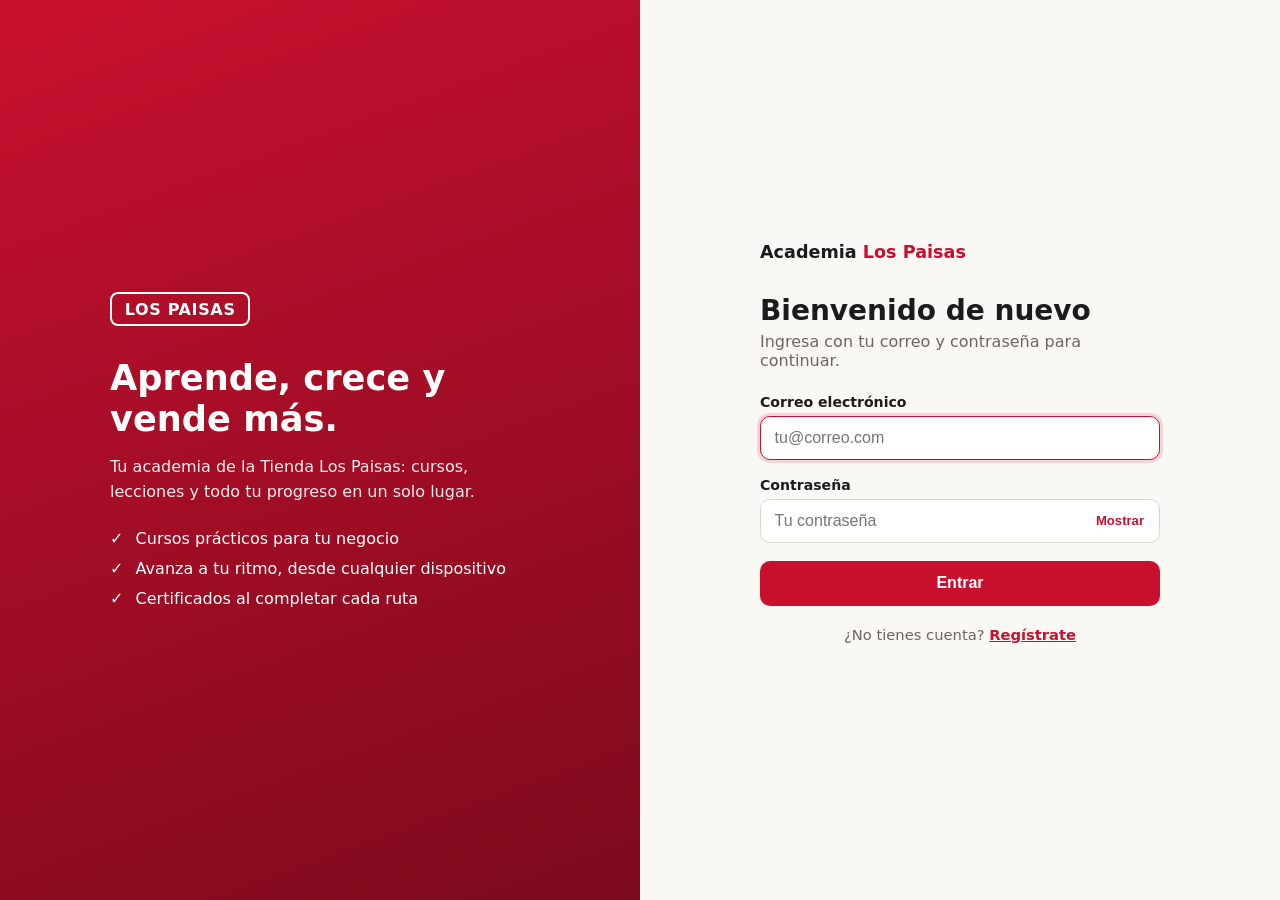
==== docs/index.html @ 530b1e07 "Login de Academia: front dividido, app Flask y vista previa estática en docs/ Co-Authored-By: Claude" ====
<!doctype html>
<html lang="es">
<head>
  <meta charset="utf-8">
  <meta name="viewport" content="width=device-width, initial-scale=1">
  <title>Iniciar sesión · Tienda Los Paisas</title>
  <link rel="stylesheet" href="auth.css">
</head>
<body class="auth">
  <aside class="hero">
    <div class="hero-inner">
      <div class="logo">Los Paisas</div>
      <h2>Aprende, crece y vende más.</h2>
      <p>Tu academia de la Tienda Los Paisas: cursos, lecciones y todo tu progreso en un solo lugar.</p>
      <ul>
        <li>Cursos prácticos para tu negocio</li>
        <li>Avanza a tu ritmo, desde cualquier dispositivo</li>
        <li>Certificados al completar cada ruta</li>
      </ul>
    </div>
  </aside>
  <main class="panel">
    <div class="form-wrap">
      <h1 class="brand">Academia <span>Los Paisas</span></h1>
      <h2 class="title">Bienvenido de nuevo</h2>
      <p class="sub">Ingresa con tu correo y contraseña para continuar.</p>
      
        
      
      
<form onsubmit="event.preventDefault();alert('Vista previa: el formulario aún no está conectado.');this.querySelector('button[type=submit]').disabled=false;this.querySelector('button[type=submit]').classList.remove('loading')" novalidate>
  <div class="field">
    <label for="email">Correo electrónico</label>
    <input id="email" type="email" name="email" required autofocus autocomplete="email" placeholder="tu@correo.com">
  </div>
  <div class="field">
    <label for="password">Contraseña</label>
    <div class="pw">
      <input id="password" type="password" name="password" required autocomplete="current-password" placeholder="Tu contraseña">
      <button type="button" class="toggle" data-toggle="password" aria-pressed="false">Mostrar</button>
    </div>
  </div>
  <button type="submit" class="btn">Entrar</button>
</form>
<p class="alt">¿No tienes cuenta? <a href="registro.html">Regístrate</a></p>

    </div>
  </main>
  <script>
    document.querySelectorAll('[data-toggle]').forEach(function (b) {
      b.addEventListener('click', function () {
        var i = document.getElementById(b.dataset.toggle);
        var show = i.type === 'password';
        i.type = show ? 'text' : 'password';
        b.textContent = show ? 'Ocultar' : 'Mostrar';
        b.setAttribute('aria-pressed', show);
      });
    });
    document.querySelectorAll('form').forEach(function (f) {
      f.addEventListener('submit', function () {
        var s = f.querySelector('button[type=submit]');
        if (s) { s.disabled = true; s.classList.add('loading'); }
      });
    });
  </script>
</body>
</html>
---- docs/auth.css ----
:root{--red:#c8102e;--red-d:#a50d26;--ink:#1d1b1a;--muted:#6b6560;--line:#ddd7cf;--bg:#faf8f4}
*{box-sizing:border-box}
body.auth{margin:0;min-height:100vh;display:grid;grid-template-columns:1fr 1fr;font-family:system-ui,-apple-system,"Segoe UI",sans-serif;color:var(--ink);background:var(--bg)}
.hero{background:linear-gradient(160deg,#c8102e 0%,#7d0a1d 100%);color:#fff;display:flex;align-items:center;padding:3rem}
.hero-inner{max-width:420px;margin:auto}
.logo{display:inline-block;font-weight:800;letter-spacing:.04em;text-transform:uppercase;border:2px solid #fff;padding:.35rem .8rem;border-radius:8px;margin-bottom:2rem}
.hero h2{font-size:2.2rem;line-height:1.15;margin:0 0 1rem}
.hero p{opacity:.92;line-height:1.55;margin:0 0 1.5rem}
.hero ul{list-style:none;padding:0;margin:0;display:grid;gap:.7rem}
.hero li{padding-left:1.6rem;position:relative}
.hero li::before{content:"✓";position:absolute;left:0;font-weight:700}
.panel{display:flex;align-items:center;justify-content:center;padding:2rem 1.25rem}
.form-wrap{width:100%;max-width:400px}
.brand{font-size:1.1rem;margin:0 0 2rem;font-weight:700}
.brand span{color:var(--red)}
.title{font-size:1.75rem;margin:0 0 .3rem}
.sub{color:var(--muted);margin:0 0 1.5rem}
.field{margin-bottom:1.1rem}
label{display:block;font-size:.88rem;font-weight:600;margin-bottom:.35rem}
label small{font-weight:400;color:var(--muted)}
input{width:100%;padding:.75rem .85rem;border:1px solid var(--line);border-radius:10px;font-size:1rem;background:#fff;color:var(--ink);transition:border-color .15s,box-shadow .15s}
input:focus{outline:none;border-color:var(--red);box-shadow:0 0 0 3px rgba(200,16,46,.15)}
.pw{position:relative}
.pw input{padding-right:5rem}
.toggle{position:absolute;right:.4rem;top:50%;transform:translateY(-50%);background:none;border:0;color:var(--red);font-size:.82rem;font-weight:600;cursor:pointer;padding:.4rem .6rem}
.btn{width:100%;padding:.85rem;border:0;border-radius:10px;background:var(--red);color:#fff;font-size:1rem;font-weight:700;cursor:pointer;transition:background .15s}
.btn:hover{background:var(--red-d)}
.btn:focus-visible,.toggle:focus-visible{outline:3px solid rgba(200,16,46,.35);outline-offset:2px}
.btn:disabled{opacity:.7;cursor:progress}
.btn.loading::after{content:"…"}
.alt{text-align:center;font-size:.92rem;color:var(--muted);margin-top:1.25rem}
a{color:var(--red);font-weight:600}
.flash{padding:.7rem .9rem;border-radius:10px;margin-bottom:1.1rem;font-size:.9rem}
.flash.error{background:#fde8ea;color:#8a0d20;border:1px solid #f5c2c9}
.flash.ok{background:#e6f5ea;color:#17602b;border:1px solid #bfe3c8}
@media(max-width:800px){body.auth{grid-template-columns:1fr}.hero{padding:1.5rem}.hero h2{font-size:1.5rem}.hero p,.hero ul{display:none}.logo{margin-bottom:1rem}}
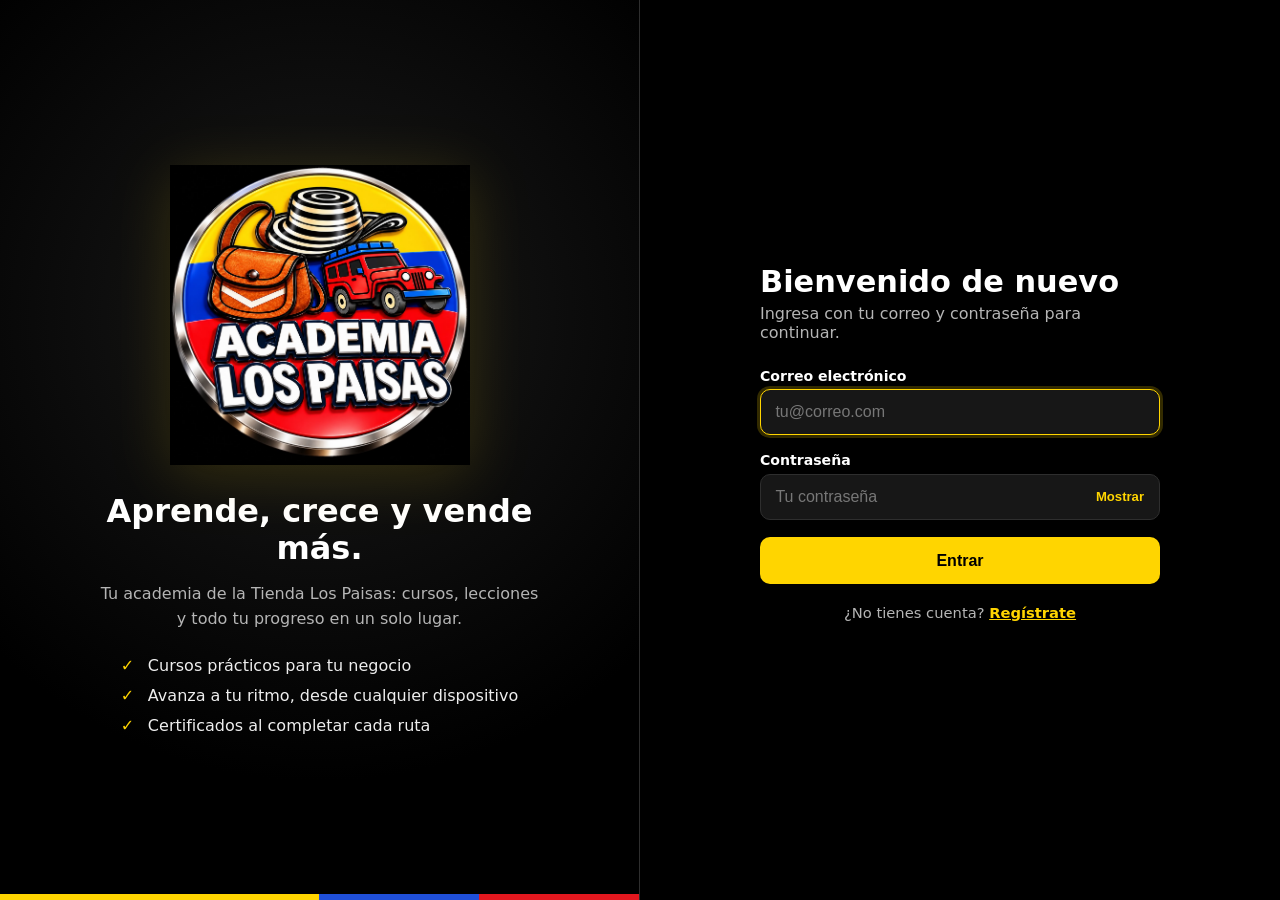
==== commit c12d197d: "Login en negro con logo y paleta de la marca Co-Authored-By: Claude Sonnet 5.5 <noreply@anthropic.co" ====
--- a/docs/index.html
+++ b/docs/index.html
@@ -9,7 +9,7 @@
 <body class="auth">
   <aside class="hero">
     <div class="hero-inner">
-      <div class="logo">Los Paisas</div>
+      <img class="logo-img" src="logo.jpg" alt="Academia Los Paisas">
       <h2>Aprende, crece y vende más.</h2>
       <p>Tu academia de la Tienda Los Paisas: cursos, lecciones y todo tu progreso en un solo lugar.</p>
       <ul>
@@ -21,14 +21,14 @@
   </aside>
   <main class="panel">
     <div class="form-wrap">
-      <h1 class="brand">Academia <span>Los Paisas</span></h1>
+      <img class="logo-sm" src="logo.jpg" alt="Academia Los Paisas">
       <h2 class="title">Bienvenido de nuevo</h2>
       <p class="sub">Ingresa con tu correo y contraseña para continuar.</p>
       
         
       
       
-<form onsubmit="event.preventDefault();alert('Vista previa: el formulario aún no está conectado.');this.querySelector('button[type=submit]').disabled=false;this.querySelector('button[type=submit]').classList.remove('loading')" novalidate>
+<form onsubmit="event.preventDefault();location.href='dashboard.html';" novalidate>
   <div class="field">
     <label for="email">Correo electrónico</label>
     <input id="email" type="email" name="email" required autofocus autocomplete="email" placeholder="tu@correo.com">
--- a/docs/auth.css
+++ b/docs/auth.css
@@ -1,36 +1,38 @@
-:root{--red:#c8102e;--red-d:#a50d26;--ink:#1d1b1a;--muted:#6b6560;--line:#ddd7cf;--bg:#faf8f4}
+:root{--yellow:#ffd500;--blue:#1f4fd8;--red:#e3171e;--orange:#d9651b;--bg:#000;--card:#0e0e0e;--field:#171717;--line:#2e2e2e;--text:#fff;--muted:#b5b5b5}
 *{box-sizing:border-box}
-body.auth{margin:0;min-height:100vh;display:grid;grid-template-columns:1fr 1fr;font-family:system-ui,-apple-system,"Segoe UI",sans-serif;color:var(--ink);background:var(--bg)}
-.hero{background:linear-gradient(160deg,#c8102e 0%,#7d0a1d 100%);color:#fff;display:flex;align-items:center;padding:3rem}
-.hero-inner{max-width:420px;margin:auto}
-.logo{display:inline-block;font-weight:800;letter-spacing:.04em;text-transform:uppercase;border:2px solid #fff;padding:.35rem .8rem;border-radius:8px;margin-bottom:2rem}
-.hero h2{font-size:2.2rem;line-height:1.15;margin:0 0 1rem}
-.hero p{opacity:.92;line-height:1.55;margin:0 0 1.5rem}
-.hero ul{list-style:none;padding:0;margin:0;display:grid;gap:.7rem}
-.hero li{padding-left:1.6rem;position:relative}
-.hero li::before{content:"✓";position:absolute;left:0;font-weight:700}
-.panel{display:flex;align-items:center;justify-content:center;padding:2rem 1.25rem}
+body.auth{margin:0;min-height:100vh;display:grid;grid-template-columns:1fr 1fr;font-family:system-ui,-apple-system,"Segoe UI",sans-serif;color:var(--text);background:var(--bg)}
+.hero{display:flex;align-items:center;justify-content:center;padding:3rem;background:radial-gradient(circle at 50% 35%,#1a1a1a 0%,#000 70%);border-right:1px solid var(--line);position:relative}
+.hero::after{content:"";position:absolute;left:0;right:0;bottom:0;height:6px;background:linear-gradient(90deg,var(--yellow) 50%,var(--blue) 50% 75%,var(--red) 75%)}
+.hero-inner{max-width:440px;text-align:center}
+.logo-img{width:min(300px,70%);height:auto;margin-bottom:1.5rem;filter:drop-shadow(0 10px 30px rgba(255,213,0,.15))}
+.hero h2{font-size:2rem;line-height:1.15;margin:0 0 1rem}
+.hero p{color:var(--muted);line-height:1.55;margin:0 0 1.5rem}
+.hero ul{list-style:none;padding:0;margin:0;display:grid;gap:.7rem;text-align:left;display:inline-grid}
+.hero li{padding-left:1.7rem;position:relative;color:#eee}
+.hero li::before{content:"✓";position:absolute;left:0;font-weight:800;color:var(--yellow)}
+.panel{display:flex;align-items:center;justify-content:center;padding:2rem 1.25rem;background:var(--bg)}
 .form-wrap{width:100%;max-width:400px}
-.brand{font-size:1.1rem;margin:0 0 2rem;font-weight:700}
-.brand span{color:var(--red)}
-.title{font-size:1.75rem;margin:0 0 .3rem}
-.sub{color:var(--muted);margin:0 0 1.5rem}
+.logo-sm{display:none;width:110px;margin:0 auto 1rem}
+.title{font-size:1.9rem;margin:0 0 .3rem}
+.sub{color:var(--muted);margin:0 0 1.6rem}
 .field{margin-bottom:1.1rem}
-label{display:block;font-size:.88rem;font-weight:600;margin-bottom:.35rem}
+label{display:block;font-size:.88rem;font-weight:600;margin-bottom:.35rem;color:#fff}
 label small{font-weight:400;color:var(--muted)}
-input{width:100%;padding:.75rem .85rem;border:1px solid var(--line);border-radius:10px;font-size:1rem;background:#fff;color:var(--ink);transition:border-color .15s,box-shadow .15s}
-input:focus{outline:none;border-color:var(--red);box-shadow:0 0 0 3px rgba(200,16,46,.15)}
+input{width:100%;padding:.8rem .9rem;border:1px solid var(--line);border-radius:10px;font-size:1rem;background:var(--field);color:#fff;transition:border-color .15s,box-shadow .15s}
+input::placeholder{color:#777}
+input:focus{outline:none;border-color:var(--yellow);box-shadow:0 0 0 3px rgba(255,213,0,.2)}
 .pw{position:relative}
 .pw input{padding-right:5rem}
-.toggle{position:absolute;right:.4rem;top:50%;transform:translateY(-50%);background:none;border:0;color:var(--red);font-size:.82rem;font-weight:600;cursor:pointer;padding:.4rem .6rem}
-.btn{width:100%;padding:.85rem;border:0;border-radius:10px;background:var(--red);color:#fff;font-size:1rem;font-weight:700;cursor:pointer;transition:background .15s}
-.btn:hover{background:var(--red-d)}
-.btn:focus-visible,.toggle:focus-visible{outline:3px solid rgba(200,16,46,.35);outline-offset:2px}
+.toggle{position:absolute;right:.4rem;top:50%;transform:translateY(-50%);background:none;border:0;color:var(--yellow);font-size:.82rem;font-weight:700;cursor:pointer;padding:.4rem .6rem}
+.btn{width:100%;padding:.9rem;border:0;border-radius:10px;background:var(--yellow);color:#000;font-size:1rem;font-weight:800;cursor:pointer;transition:background .15s,transform .1s}
+.btn:hover{background:#ffe34d}
+.btn:active{transform:scale(.99)}
+.btn:focus-visible,.toggle:focus-visible,a:focus-visible{outline:3px solid var(--blue);outline-offset:2px}
 .btn:disabled{opacity:.7;cursor:progress}
 .btn.loading::after{content:"…"}
 .alt{text-align:center;font-size:.92rem;color:var(--muted);margin-top:1.25rem}
-a{color:var(--red);font-weight:600}
+a{color:var(--yellow);font-weight:700}
 .flash{padding:.7rem .9rem;border-radius:10px;margin-bottom:1.1rem;font-size:.9rem}
-.flash.error{background:#fde8ea;color:#8a0d20;border:1px solid #f5c2c9}
-.flash.ok{background:#e6f5ea;color:#17602b;border:1px solid #bfe3c8}
-@media(max-width:800px){body.auth{grid-template-columns:1fr}.hero{padding:1.5rem}.hero h2{font-size:1.5rem}.hero p,.hero ul{display:none}.logo{margin-bottom:1rem}}
+.flash.error{background:#2a0b0d;color:#ff8c90;border:1px solid var(--red)}
+.flash.ok{background:#0b2414;color:#7be39b;border:1px solid #1f7a3d}
+@media(max-width:800px){body.auth{grid-template-columns:1fr}.hero{display:none}.logo-sm{display:block}.form-wrap{text-align:left}}
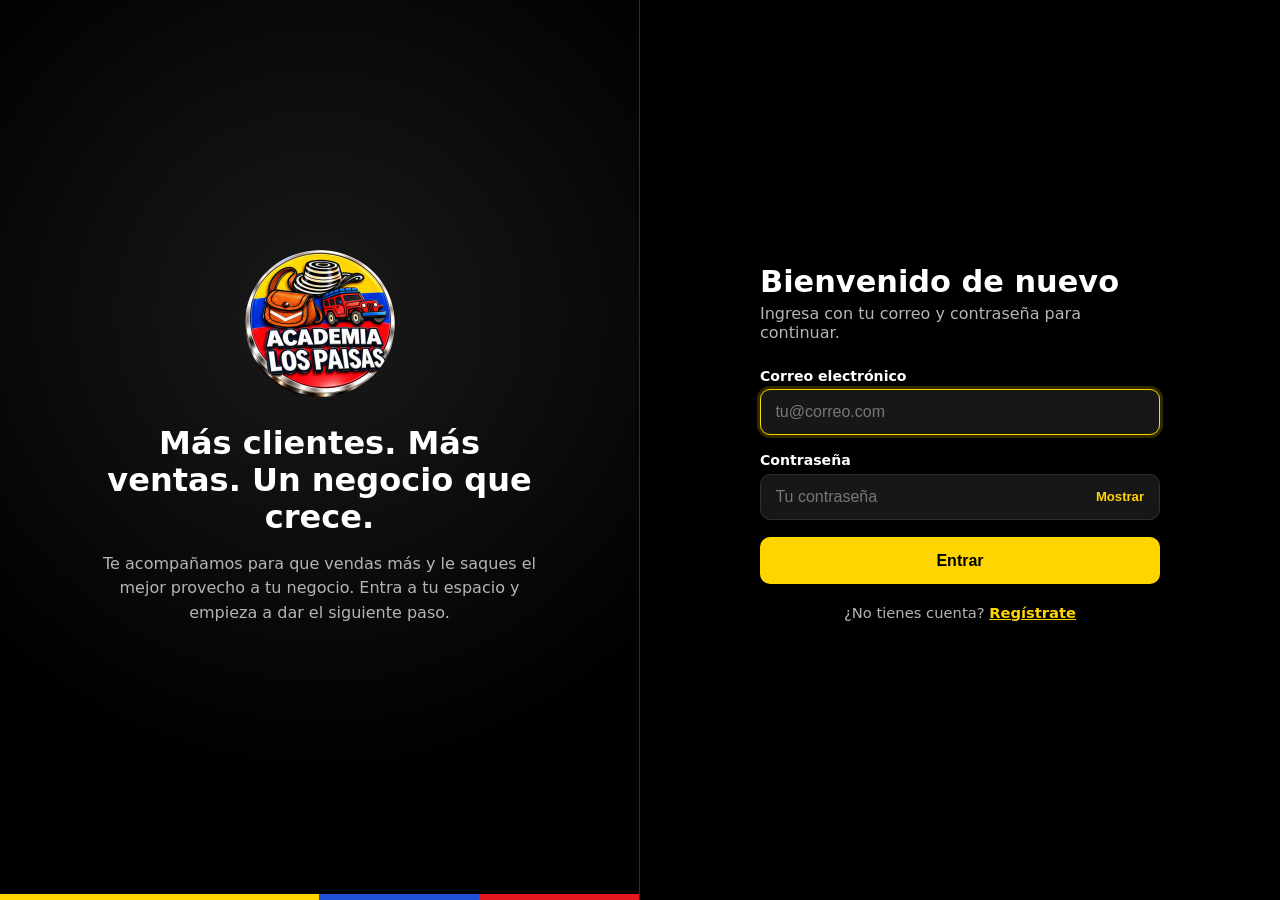
==== commit 91f151a0: "Logo pequeño sin fondo y texto de bienvenida sin detallar contenido Co-Authored-By: Claude Sonnet 5." ====
--- a/docs/index.html
+++ b/docs/index.html
@@ -9,19 +9,14 @@
 <body class="auth">
   <aside class="hero">
     <div class="hero-inner">
-      <img class="logo-img" src="logo.jpg" alt="Academia Los Paisas">
-      <h2>Aprende, crece y vende más.</h2>
-      <p>Tu academia de la Tienda Los Paisas: cursos, lecciones y todo tu progreso en un solo lugar.</p>
-      <ul>
-        <li>Cursos prácticos para tu negocio</li>
-        <li>Avanza a tu ritmo, desde cualquier dispositivo</li>
-        <li>Certificados al completar cada ruta</li>
-      </ul>
+      <img class="logo-img" src="logo.png" alt="Academia Los Paisas">
+      <h2>Más clientes. Más ventas. Un negocio que crece.</h2>
+      <p>Te acompañamos para que vendas más y le saques el mejor provecho a tu negocio. Entra a tu espacio y empieza a dar el siguiente paso.</p>
     </div>
   </aside>
   <main class="panel">
     <div class="form-wrap">
-      <img class="logo-sm" src="logo.jpg" alt="Academia Los Paisas">
+      <img class="logo-sm" src="logo.png" alt="Academia Los Paisas">
       <h2 class="title">Bienvenido de nuevo</h2>
       <p class="sub">Ingresa con tu correo y contraseña para continuar.</p>
       
--- a/docs/auth.css
+++ b/docs/auth.css
@@ -4,7 +4,7 @@
 .hero{display:flex;align-items:center;justify-content:center;padding:3rem;background:radial-gradient(circle at 50% 35%,#1a1a1a 0%,#000 70%);border-right:1px solid var(--line);position:relative}
 .hero::after{content:"";position:absolute;left:0;right:0;bottom:0;height:6px;background:linear-gradient(90deg,var(--yellow) 50%,var(--blue) 50% 75%,var(--red) 75%)}
 .hero-inner{max-width:440px;text-align:center}
-.logo-img{width:min(300px,70%);height:auto;margin-bottom:1.5rem;filter:drop-shadow(0 10px 30px rgba(255,213,0,.15))}
+.logo-img{width:150px;height:auto;margin-bottom:1.5rem}
 .hero h2{font-size:2rem;line-height:1.15;margin:0 0 1rem}
 .hero p{color:var(--muted);line-height:1.55;margin:0 0 1.5rem}
 .hero ul{list-style:none;padding:0;margin:0;display:grid;gap:.7rem;text-align:left;display:inline-grid}
@@ -12,7 +12,7 @@
 .hero li::before{content:"✓";position:absolute;left:0;font-weight:800;color:var(--yellow)}
 .panel{display:flex;align-items:center;justify-content:center;padding:2rem 1.25rem;background:var(--bg)}
 .form-wrap{width:100%;max-width:400px}
-.logo-sm{display:none;width:110px;margin:0 auto 1rem}
+.logo-sm{display:none;width:80px;margin:0 auto 1rem}
 .title{font-size:1.9rem;margin:0 0 .3rem}
 .sub{color:var(--muted);margin:0 0 1.6rem}
 .field{margin-bottom:1.1rem}
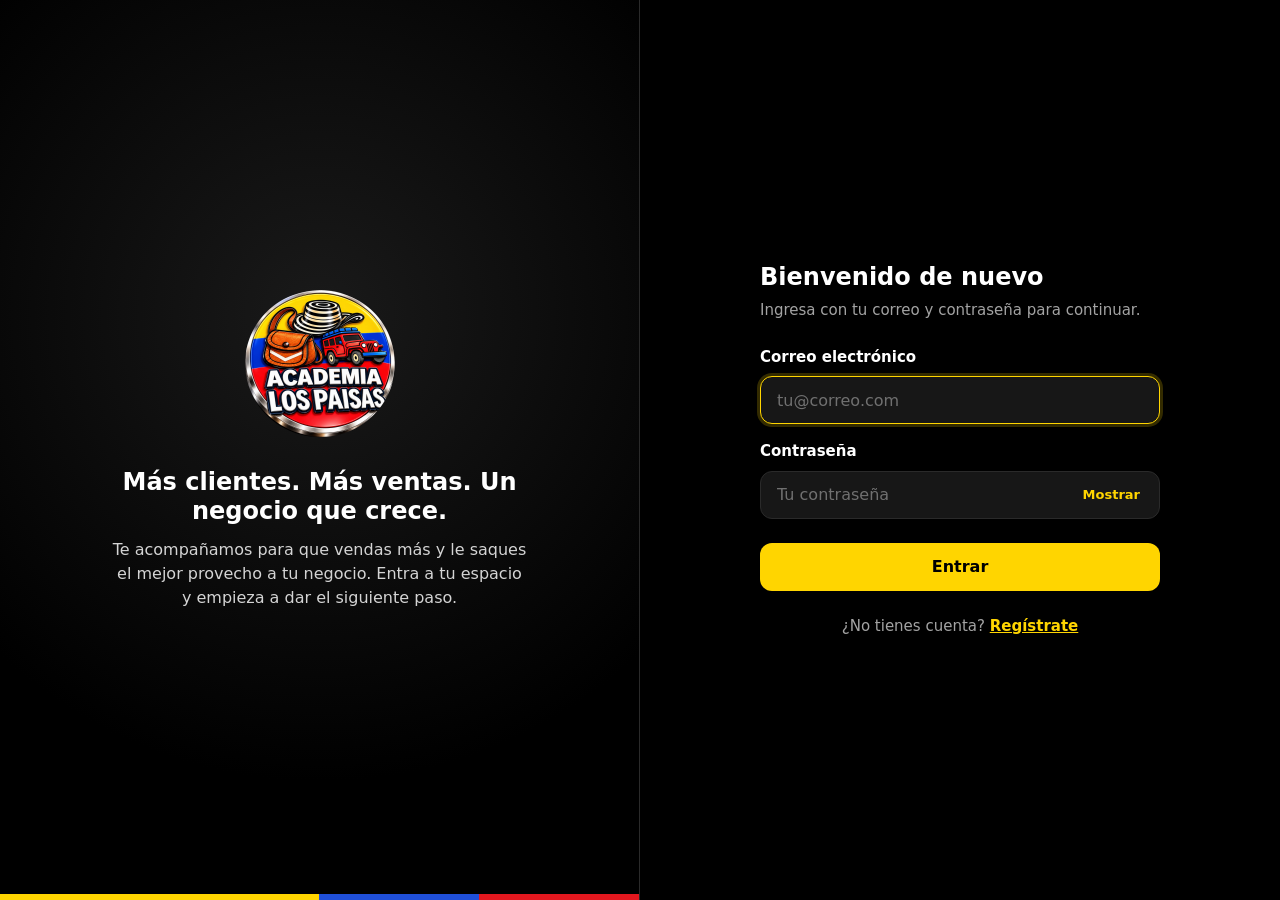
==== commit 078c5b0f: "Sistema de diseño compartido: escala tipográfica, espaciado y alturas consistentes Co-Authored-By: C" ====
--- a/docs/index.html
+++ b/docs/index.html
@@ -4,6 +4,7 @@
   <meta charset="utf-8">
   <meta name="viewport" content="width=device-width, initial-scale=1">
   <title>Iniciar sesión · Tienda Los Paisas</title>
+  <link rel="stylesheet" href="tokens.css">
   <link rel="stylesheet" href="auth.css">
 </head>
 <body class="auth">
--- a/docs/tokens.css
+++ b/docs/tokens.css
@@ -0,0 +1,25 @@
+/* Sistema de diseño compartido: colores, escala tipográfica (1.25), espaciado (base 8) y radios. */
+:root{
+  --yellow:#ffd500;--yellow-h:#ffe34d;--blue:#1f4fd8;--red:#e3171e;--orange:#d9651b;
+  --bg:#000;--surface:#0e0e0e;--field:#171717;--line:#2a2a2a;
+  --text:#fff;--text-2:#d4d4d4;--muted:#a3a3a3;
+
+  --fs-xs:.8125rem;  /* 13  etiquetas, notas */
+  --fs-sm:.9375rem;  /* 15  texto secundario */
+  --fs-md:1rem;      /* 16  texto base, campos */
+  --fs-lg:1.25rem;   /* 20  subtítulos */
+  --fs-xl:1.5rem;    /* 24  títulos de sección */
+  --fs-2xl:2rem;     /* 32  títulos principales */
+  --lh-text:1.5;--lh-head:1.2;
+  --fw-reg:400;--fw-semi:600;--fw-bold:700;
+
+  --s1:.25rem;--s2:.5rem;--s3:.75rem;--s4:1rem;--s5:1.5rem;--s6:2rem;--s7:3rem;
+  --r-sm:8px;--r-md:12px;--r-lg:16px;
+  --control-h:3rem;  /* altura única de campos y botones */
+}
+*{box-sizing:border-box}
+body{margin:0;font-family:system-ui,-apple-system,"Segoe UI",sans-serif;font-size:var(--fs-md);line-height:var(--lh-text);color:var(--text);background:var(--bg)}
+h1,h2,h3,p{margin:0}
+h1,h2,h3{line-height:var(--lh-head);font-weight:var(--fw-bold)}
+a{color:var(--yellow);font-weight:var(--fw-semi)}
+a:focus-visible,button:focus-visible,input:focus-visible{outline:3px solid var(--blue);outline-offset:2px}
--- a/docs/auth.css
+++ b/docs/auth.css
@@ -1,38 +1,30 @@
-:root{--yellow:#ffd500;--blue:#1f4fd8;--red:#e3171e;--orange:#d9651b;--bg:#000;--card:#0e0e0e;--field:#171717;--line:#2e2e2e;--text:#fff;--muted:#b5b5b5}
-*{box-sizing:border-box}
-body.auth{margin:0;min-height:100vh;display:grid;grid-template-columns:1fr 1fr;font-family:system-ui,-apple-system,"Segoe UI",sans-serif;color:var(--text);background:var(--bg)}
-.hero{display:flex;align-items:center;justify-content:center;padding:3rem;background:radial-gradient(circle at 50% 35%,#1a1a1a 0%,#000 70%);border-right:1px solid var(--line);position:relative}
+body.auth{min-height:100vh;display:grid;grid-template-columns:1fr 1fr}
+.hero{display:flex;align-items:center;justify-content:center;padding:var(--s7);background:radial-gradient(circle at 50% 35%,#1a1a1a 0%,#000 70%);border-right:1px solid var(--line);position:relative}
 .hero::after{content:"";position:absolute;left:0;right:0;bottom:0;height:6px;background:linear-gradient(90deg,var(--yellow) 50%,var(--blue) 50% 75%,var(--red) 75%)}
-.hero-inner{max-width:440px;text-align:center}
-.logo-img{width:150px;height:auto;margin-bottom:1.5rem}
-.hero h2{font-size:2rem;line-height:1.15;margin:0 0 1rem}
-.hero p{color:var(--muted);line-height:1.55;margin:0 0 1.5rem}
-.hero ul{list-style:none;padding:0;margin:0;display:grid;gap:.7rem;text-align:left;display:inline-grid}
-.hero li{padding-left:1.7rem;position:relative;color:#eee}
-.hero li::before{content:"✓";position:absolute;left:0;font-weight:800;color:var(--yellow)}
-.panel{display:flex;align-items:center;justify-content:center;padding:2rem 1.25rem;background:var(--bg)}
-.form-wrap{width:100%;max-width:400px}
-.logo-sm{display:none;width:80px;margin:0 auto 1rem}
-.title{font-size:1.9rem;margin:0 0 .3rem}
-.sub{color:var(--muted);margin:0 0 1.6rem}
-.field{margin-bottom:1.1rem}
-label{display:block;font-size:.88rem;font-weight:600;margin-bottom:.35rem;color:#fff}
-label small{font-weight:400;color:var(--muted)}
-input{width:100%;padding:.8rem .9rem;border:1px solid var(--line);border-radius:10px;font-size:1rem;background:var(--field);color:#fff;transition:border-color .15s,box-shadow .15s}
-input::placeholder{color:#777}
+.hero-inner{max-width:26rem;text-align:center}
+.logo-img{width:150px;height:auto;margin-bottom:var(--s5)}
+.hero h2{font-size:var(--fs-xl);margin-bottom:var(--s3)}
+.hero p{font-size:var(--fs-md);color:var(--text-2)}
+.panel{display:flex;align-items:center;justify-content:center;padding:var(--s6) var(--s5)}
+.form-wrap{width:100%;max-width:25rem}
+.logo-sm{display:none;width:80px;margin:0 auto var(--s5)}
+.title{font-size:var(--fs-xl);margin-bottom:var(--s2)}
+.sub{font-size:var(--fs-sm);color:var(--muted);margin-bottom:var(--s5)}
+.field{margin-bottom:var(--s4)}
+label{display:block;font-size:var(--fs-sm);font-weight:var(--fw-semi);margin-bottom:var(--s2)}
+label small{font-size:var(--fs-xs);font-weight:var(--fw-reg);color:var(--muted)}
+input{width:100%;height:var(--control-h);padding:0 var(--s4);border:1px solid var(--line);border-radius:var(--r-md);font:inherit;font-size:var(--fs-md);background:var(--field);color:var(--text);transition:border-color .15s,box-shadow .15s}
+input::placeholder{color:#707070}
 input:focus{outline:none;border-color:var(--yellow);box-shadow:0 0 0 3px rgba(255,213,0,.2)}
 .pw{position:relative}
 .pw input{padding-right:5rem}
-.toggle{position:absolute;right:.4rem;top:50%;transform:translateY(-50%);background:none;border:0;color:var(--yellow);font-size:.82rem;font-weight:700;cursor:pointer;padding:.4rem .6rem}
-.btn{width:100%;padding:.9rem;border:0;border-radius:10px;background:var(--yellow);color:#000;font-size:1rem;font-weight:800;cursor:pointer;transition:background .15s,transform .1s}
-.btn:hover{background:#ffe34d}
-.btn:active{transform:scale(.99)}
-.btn:focus-visible,.toggle:focus-visible,a:focus-visible{outline:3px solid var(--blue);outline-offset:2px}
+.toggle{position:absolute;right:var(--s2);top:50%;transform:translateY(-50%);background:none;border:0;color:var(--yellow);font:inherit;font-size:var(--fs-xs);font-weight:var(--fw-semi);cursor:pointer;padding:var(--s2) var(--s3)}
+.btn{width:100%;height:var(--control-h);border:0;border-radius:var(--r-md);background:var(--yellow);color:#000;font:inherit;font-size:var(--fs-md);font-weight:var(--fw-bold);cursor:pointer;margin-top:var(--s2);transition:background .15s}
+.btn:hover{background:var(--yellow-h)}
 .btn:disabled{opacity:.7;cursor:progress}
 .btn.loading::after{content:"…"}
-.alt{text-align:center;font-size:.92rem;color:var(--muted);margin-top:1.25rem}
-a{color:var(--yellow);font-weight:700}
-.flash{padding:.7rem .9rem;border-radius:10px;margin-bottom:1.1rem;font-size:.9rem}
-.flash.error{background:#2a0b0d;color:#ff8c90;border:1px solid var(--red)}
+.alt{text-align:center;font-size:var(--fs-sm);color:var(--muted);margin-top:var(--s5)}
+.flash{padding:var(--s3) var(--s4);border-radius:var(--r-md);margin-bottom:var(--s4);font-size:var(--fs-sm)}
+.flash.error{background:#2a0b0d;color:#ff9a9e;border:1px solid var(--red)}
 .flash.ok{background:#0b2414;color:#7be39b;border:1px solid #1f7a3d}
-@media(max-width:800px){body.auth{grid-template-columns:1fr}.hero{display:none}.logo-sm{display:block}.form-wrap{text-align:left}}
+@media(max-width:800px){body.auth{grid-template-columns:1fr}.hero{display:none}.logo-sm{display:block}}
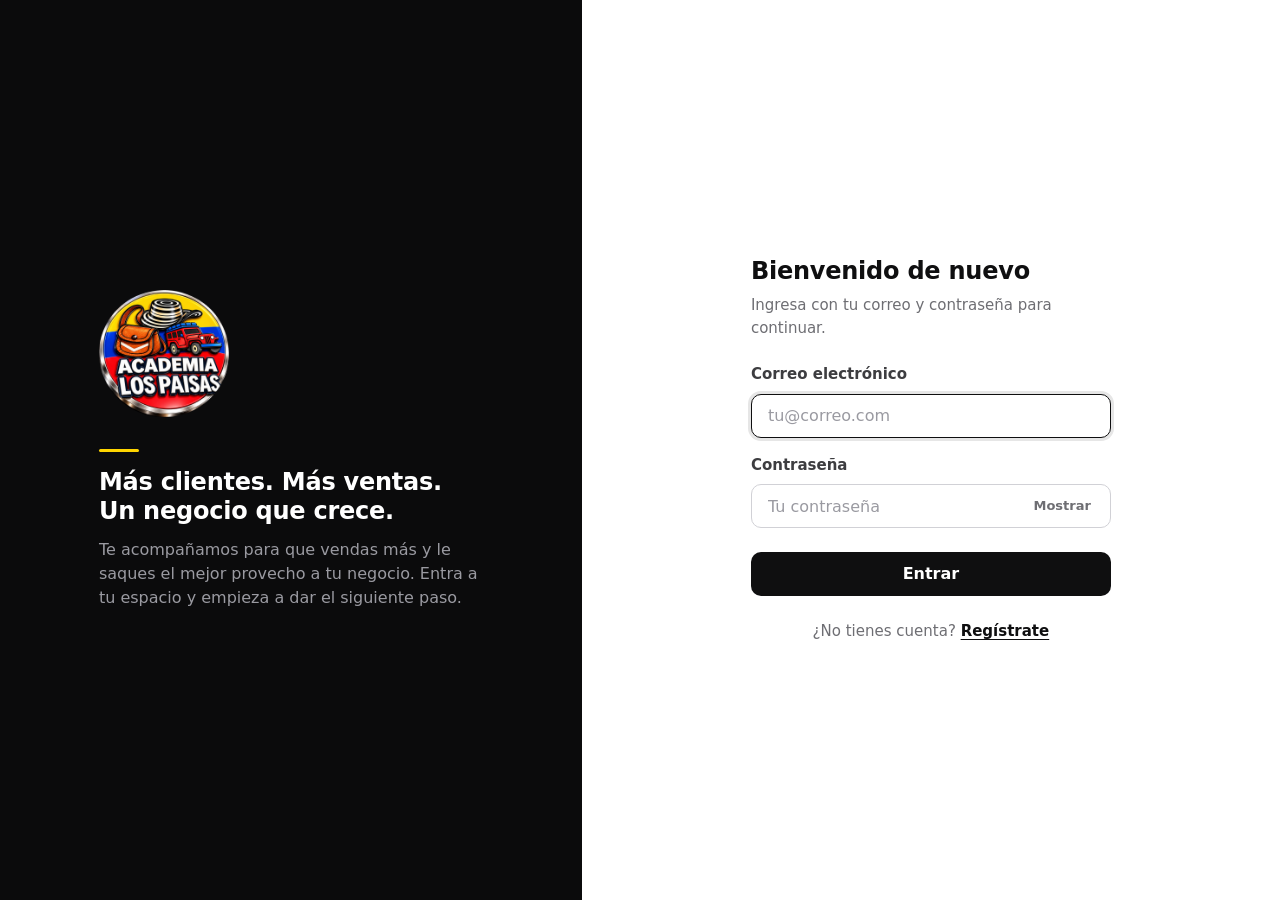
==== commit e88f7e8f: "Rediseño UI: neutros con acento mínimo, login claro con panel de marca, dashboard con filtros y gale" ====
--- a/docs/index.html
+++ b/docs/index.html
@@ -11,6 +11,7 @@
   <aside class="hero">
     <div class="hero-inner">
       <img class="logo-img" src="logo.png" alt="Academia Los Paisas">
+      <span class="rule" aria-hidden="true"></span>
       <h2>Más clientes. Más ventas. Un negocio que crece.</h2>
       <p>Te acompañamos para que vendas más y le saques el mejor provecho a tu negocio. Entra a tu espacio y empieza a dar el siguiente paso.</p>
     </div>
--- a/docs/tokens.css
+++ b/docs/tokens.css
@@ -1,25 +1,34 @@
-/* Sistema de diseño compartido: colores, escala tipográfica (1.25), espaciado (base 8) y radios. */
+/*
+  Sistema de diseño · Academia Los Paisas
+  Regla de color: neutros para todo; el amarillo de marca solo como acento puntual
+  (indicador activo y detalle del panel de marca). Rojo/verde únicamente para estados.
+*/
 :root{
-  --yellow:#ffd500;--yellow-h:#ffe34d;--blue:#1f4fd8;--red:#e3171e;--orange:#d9651b;
-  --bg:#000;--surface:#0e0e0e;--field:#171717;--line:#2a2a2a;
-  --text:#fff;--text-2:#d4d4d4;--muted:#a3a3a3;
+  /* Neutros */
+  --ink:#0f0f10;--ink-2:#3d3d40;--ink-3:#6e6e73;
+  --paper:#fff;--paper-2:#f6f6f7;--line:#e4e4e7;--line-2:#d1d1d6;
+  --night:#0b0b0c;--night-2:#161617;--night-line:#26262a;--night-text:#e8e8ea;--night-muted:#9a9aa1;
+  /* Acento de marca (uso mínimo) */
+  --accent:#ffd500;--accent-soft:rgba(255,213,0,.14);
+  /* Estados */
+  --danger:#b42318;--danger-bg:#fef3f2;--danger-line:#fecdca;
+  --ok:#067647;--ok-bg:#ecfdf3;--ok-line:#abefc6;
+  --focus:#2563eb;
 
-  --fs-xs:.8125rem;  /* 13  etiquetas, notas */
-  --fs-sm:.9375rem;  /* 15  texto secundario */
-  --fs-md:1rem;      /* 16  texto base, campos */
-  --fs-lg:1.25rem;   /* 20  subtítulos */
-  --fs-xl:1.5rem;    /* 24  títulos de sección */
-  --fs-2xl:2rem;     /* 32  títulos principales */
+  /* Tipografía (escala 1.25) */
+  --fs-xs:.8125rem;--fs-sm:.9375rem;--fs-md:1rem;--fs-lg:1.25rem;--fs-xl:1.5rem;--fs-2xl:2rem;
   --lh-text:1.5;--lh-head:1.2;
   --fw-reg:400;--fw-semi:600;--fw-bold:700;
 
+  /* Espaciado (base 8) y formas */
   --s1:.25rem;--s2:.5rem;--s3:.75rem;--s4:1rem;--s5:1.5rem;--s6:2rem;--s7:3rem;
-  --r-sm:8px;--r-md:12px;--r-lg:16px;
-  --control-h:3rem;  /* altura única de campos y botones */
+  --r-sm:8px;--r-md:10px;--r-lg:14px;
+  --control-h:2.75rem;
 }
 *{box-sizing:border-box}
-body{margin:0;font-family:system-ui,-apple-system,"Segoe UI",sans-serif;font-size:var(--fs-md);line-height:var(--lh-text);color:var(--text);background:var(--bg)}
+body{margin:0;font-family:system-ui,-apple-system,"Segoe UI",sans-serif;font-size:var(--fs-md);line-height:var(--lh-text);color:var(--ink);background:var(--paper);-webkit-font-smoothing:antialiased}
 h1,h2,h3,p{margin:0}
-h1,h2,h3{line-height:var(--lh-head);font-weight:var(--fw-bold)}
-a{color:var(--yellow);font-weight:var(--fw-semi)}
-a:focus-visible,button:focus-visible,input:focus-visible{outline:3px solid var(--blue);outline-offset:2px}
+h1,h2,h3{line-height:var(--lh-head);font-weight:var(--fw-bold);letter-spacing:-.01em}
+a{color:var(--ink);font-weight:var(--fw-semi)}
+a:focus-visible,button:focus-visible,input:focus-visible{outline:2px solid var(--focus);outline-offset:2px}
+.ic{width:1.25rem;height:1.25rem;flex:none;fill:none;stroke:currentColor;stroke-width:1.75;stroke-linecap:round;stroke-linejoin:round}
--- a/docs/auth.css
+++ b/docs/auth.css
@@ -1,30 +1,37 @@
-body.auth{min-height:100vh;display:grid;grid-template-columns:1fr 1fr}
-.hero{display:flex;align-items:center;justify-content:center;padding:var(--s7);background:radial-gradient(circle at 50% 35%,#1a1a1a 0%,#000 70%);border-right:1px solid var(--line);position:relative}
-.hero::after{content:"";position:absolute;left:0;right:0;bottom:0;height:6px;background:linear-gradient(90deg,var(--yellow) 50%,var(--blue) 50% 75%,var(--red) 75%)}
-.hero-inner{max-width:26rem;text-align:center}
-.logo-img{width:150px;height:auto;margin-bottom:var(--s5)}
-.hero h2{font-size:var(--fs-xl);margin-bottom:var(--s3)}
-.hero p{font-size:var(--fs-md);color:var(--text-2)}
-.panel{display:flex;align-items:center;justify-content:center;padding:var(--s6) var(--s5)}
-.form-wrap{width:100%;max-width:25rem}
-.logo-sm{display:none;width:80px;margin:0 auto var(--s5)}
+body.auth{min-height:100vh;display:grid;grid-template-columns:minmax(0,5fr) minmax(0,6fr)}
+
+/* Panel de marca (oscuro) */
+.hero{background:var(--night);color:var(--night-text);display:flex;align-items:center;justify-content:center;padding:var(--s7)}
+.hero-inner{max-width:24rem}
+.logo-img{width:130px;height:auto;display:block;margin-bottom:var(--s6)}
+.hero .rule{display:block;width:2.5rem;height:3px;background:var(--accent);border-radius:2px;margin-bottom:var(--s4)}
+.hero h2{font-size:var(--fs-xl);color:#fff;margin-bottom:var(--s3)}
+.hero p{font-size:var(--fs-md);color:var(--night-muted)}
+
+/* Formulario (claro) */
+.panel{display:flex;align-items:center;justify-content:center;padding:var(--s6) var(--s5);background:var(--paper)}
+.form-wrap{width:100%;max-width:22.5rem}
+.logo-sm{display:none;width:72px;margin:0 0 var(--s5)}
 .title{font-size:var(--fs-xl);margin-bottom:var(--s2)}
-.sub{font-size:var(--fs-sm);color:var(--muted);margin-bottom:var(--s5)}
+.sub{font-size:var(--fs-sm);color:var(--ink-3);margin-bottom:var(--s5)}
 .field{margin-bottom:var(--s4)}
-label{display:block;font-size:var(--fs-sm);font-weight:var(--fw-semi);margin-bottom:var(--s2)}
-label small{font-size:var(--fs-xs);font-weight:var(--fw-reg);color:var(--muted)}
-input{width:100%;height:var(--control-h);padding:0 var(--s4);border:1px solid var(--line);border-radius:var(--r-md);font:inherit;font-size:var(--fs-md);background:var(--field);color:var(--text);transition:border-color .15s,box-shadow .15s}
-input::placeholder{color:#707070}
-input:focus{outline:none;border-color:var(--yellow);box-shadow:0 0 0 3px rgba(255,213,0,.2)}
+label{display:block;font-size:var(--fs-sm);font-weight:var(--fw-semi);color:var(--ink-2);margin-bottom:var(--s2)}
+label small{font-size:var(--fs-xs);font-weight:var(--fw-reg);color:var(--ink-3)}
+input{width:100%;height:var(--control-h);padding:0 var(--s4);border:1px solid var(--line-2);border-radius:var(--r-md);font:inherit;font-size:var(--fs-md);background:var(--paper);color:var(--ink);transition:border-color .15s,box-shadow .15s}
+input::placeholder{color:#9a9aa1}
+input:hover{border-color:#b5b5bb}
+input:focus{outline:none;border-color:var(--ink);box-shadow:0 0 0 3px rgba(15,15,16,.1)}
 .pw{position:relative}
 .pw input{padding-right:5rem}
-.toggle{position:absolute;right:var(--s2);top:50%;transform:translateY(-50%);background:none;border:0;color:var(--yellow);font:inherit;font-size:var(--fs-xs);font-weight:var(--fw-semi);cursor:pointer;padding:var(--s2) var(--s3)}
-.btn{width:100%;height:var(--control-h);border:0;border-radius:var(--r-md);background:var(--yellow);color:#000;font:inherit;font-size:var(--fs-md);font-weight:var(--fw-bold);cursor:pointer;margin-top:var(--s2);transition:background .15s}
-.btn:hover{background:var(--yellow-h)}
-.btn:disabled{opacity:.7;cursor:progress}
+.toggle{position:absolute;right:var(--s2);top:50%;transform:translateY(-50%);background:none;border:0;color:var(--ink-3);font:inherit;font-size:var(--fs-xs);font-weight:var(--fw-semi);cursor:pointer;padding:var(--s2) var(--s3);border-radius:var(--r-sm)}
+.toggle:hover{color:var(--ink)}
+.btn{width:100%;height:var(--control-h);border:0;border-radius:var(--r-md);background:var(--ink);color:#fff;font:inherit;font-size:var(--fs-md);font-weight:var(--fw-semi);cursor:pointer;margin-top:var(--s2);transition:background .15s}
+.btn:hover{background:#2a2a2d}
+.btn:disabled{opacity:.65;cursor:progress}
 .btn.loading::after{content:"…"}
-.alt{text-align:center;font-size:var(--fs-sm);color:var(--muted);margin-top:var(--s5)}
+.alt{text-align:center;font-size:var(--fs-sm);color:var(--ink-3);margin-top:var(--s5)}
+.alt a{text-decoration:underline;text-underline-offset:3px}
 .flash{padding:var(--s3) var(--s4);border-radius:var(--r-md);margin-bottom:var(--s4);font-size:var(--fs-sm)}
-.flash.error{background:#2a0b0d;color:#ff9a9e;border:1px solid var(--red)}
-.flash.ok{background:#0b2414;color:#7be39b;border:1px solid #1f7a3d}
+.flash.error{background:var(--danger-bg);color:var(--danger);border:1px solid var(--danger-line)}
+.flash.ok{background:var(--ok-bg);color:var(--ok);border:1px solid var(--ok-line)}
 @media(max-width:800px){body.auth{grid-template-columns:1fr}.hero{display:none}.logo-sm{display:block}}
